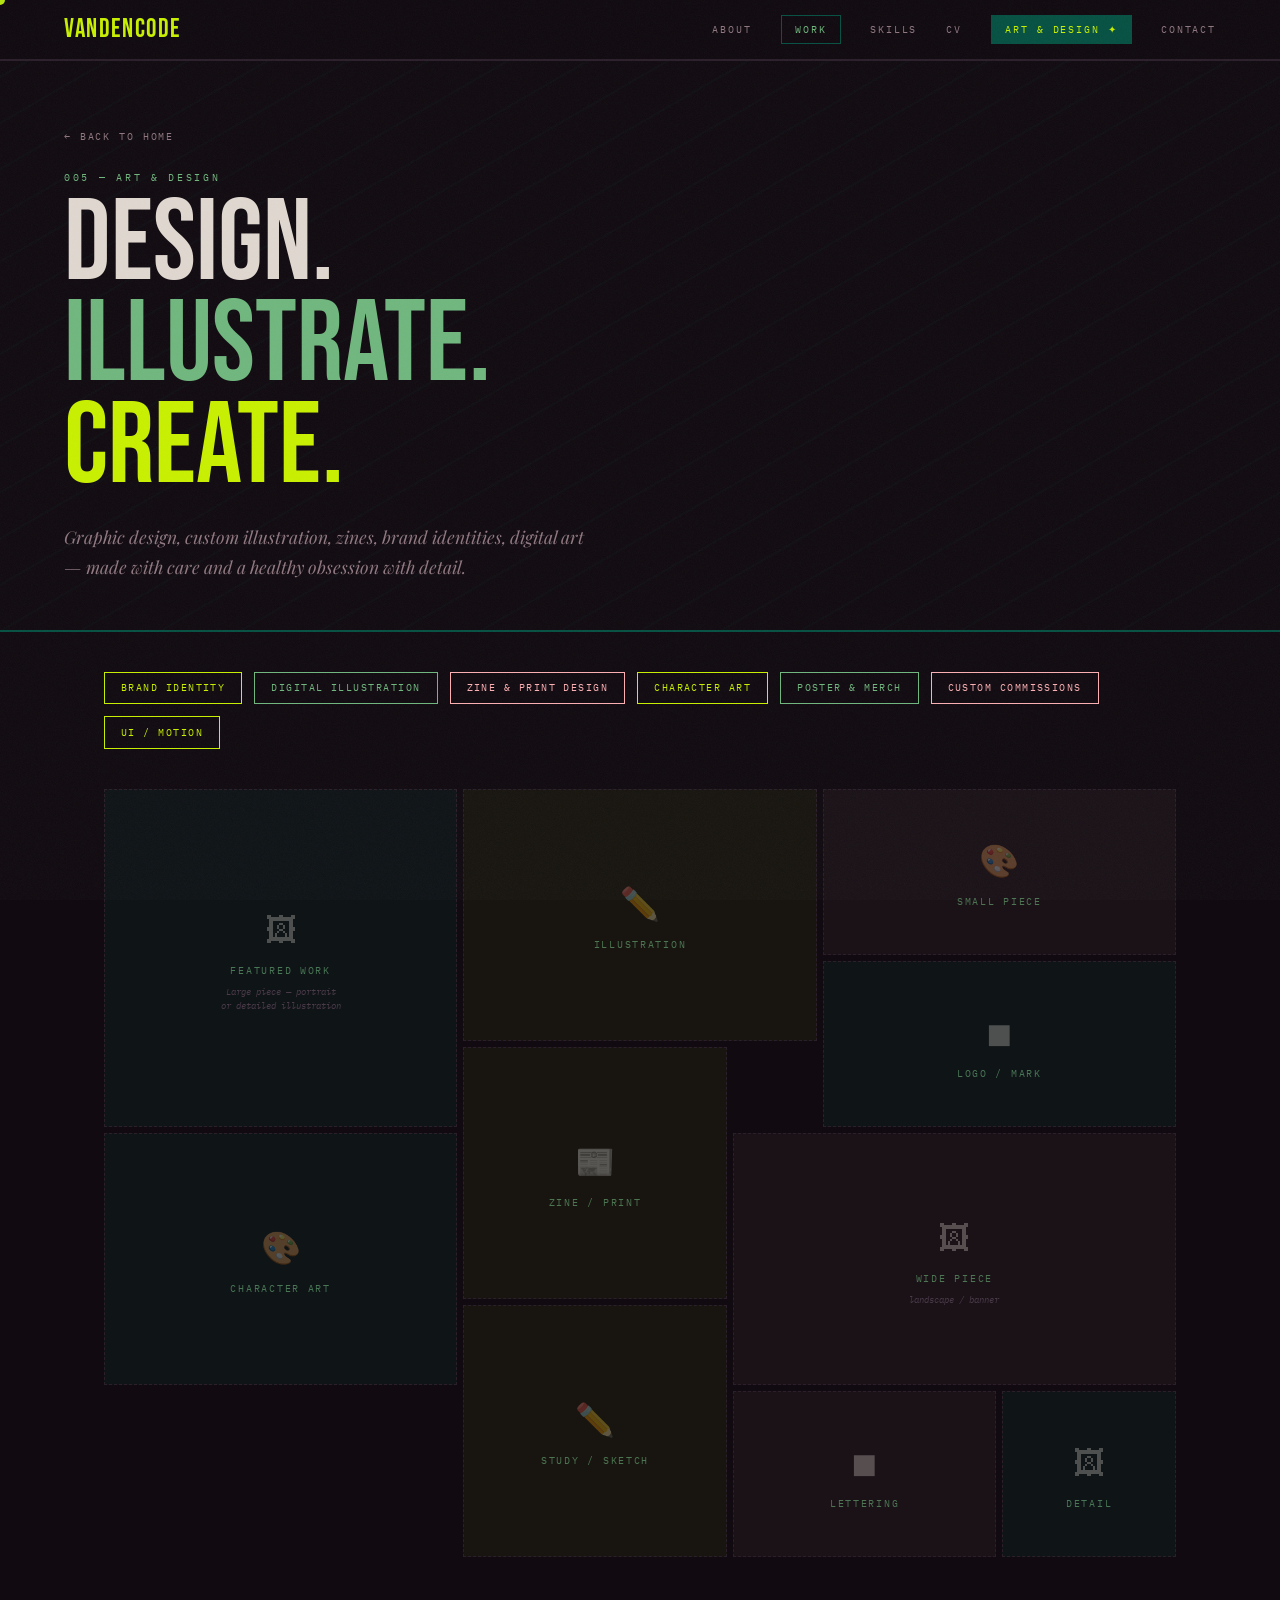
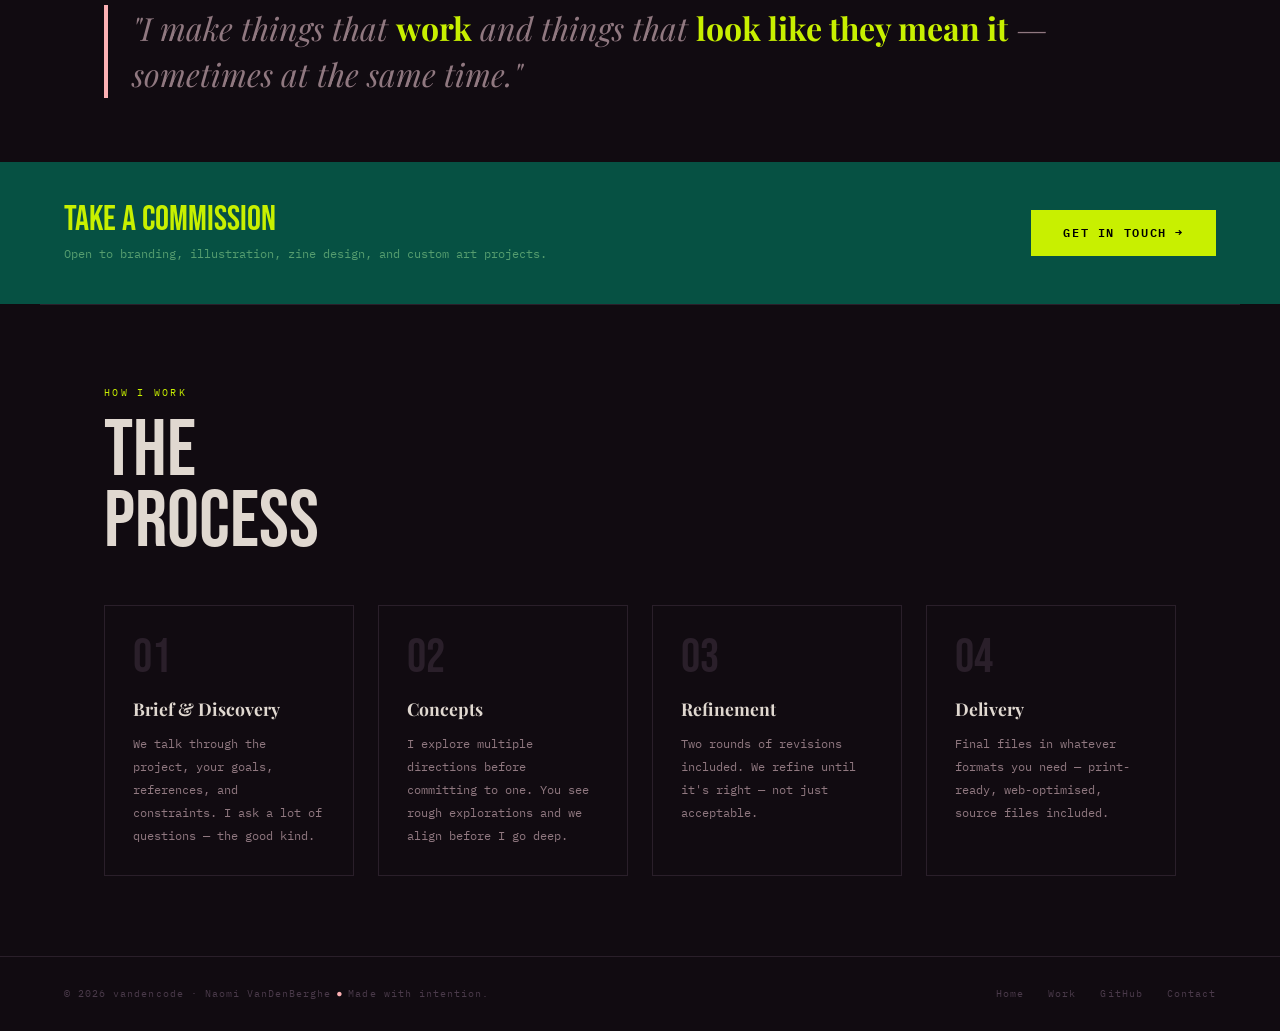
==== art.html @ 0451db1e "Add files via upload" ====
<!DOCTYPE html>
<html lang="en">
<head>
  <meta charset="UTF-8" />
  <meta name="viewport" content="width=device-width, initial-scale=1.0" />
  <title>Art &amp; Design — vandencode</title>
  <link rel="preconnect" href="https://fonts.googleapis.com" />
  <link rel="preconnect" href="https://fonts.gstatic.com" crossorigin />
  <link href="https://fonts.googleapis.com/css2?family=Bebas+Neue&family=IBM+Plex+Mono:ital,wght@0,400;0,600;1,400&family=Playfair+Display:ital,wght@0,700;1,400;1,700&display=swap" rel="stylesheet" />
  <style>
    :root {
      --bg:#110B11; --surface:#1a121a; --surface2:#1f1820; --border:#2a1f2a;
      --muted:#4a3a4a; --text:#e0d8d0; --dim:#907880;
      --forest:#065143; --sage:#70B77E; --acid:#c8f000; --blush:#FCB0B3;
      --ff-d:'Bebas Neue',sans-serif; --ff-s:'Playfair Display',serif; --ff-m:'IBM Plex Mono',monospace;
      --max:1200px; --gut:clamp(1.5rem,5vw,4rem); --nav-h:60px;
    }
    *,*::before,*::after{box-sizing:border-box;margin:0;padding:0}
    html{scroll-behavior:smooth}
    body{background:var(--bg);color:var(--text);font-family:var(--ff-m);font-size:14px;line-height:1.7;overflow-x:hidden;cursor:none}
    a{color:inherit;text-decoration:none}
    body::before{content:'';position:fixed;inset:0;z-index:998;pointer-events:none;opacity:.04;background-image:url("data:image/svg+xml,%3Csvg viewBox='0 0 256 256' xmlns='http://www.w3.org/2000/svg'%3E%3Cfilter id='n'%3E%3CfeTurbulence type='fractalNoise' baseFrequency='0.9' numOctaves='4' stitchTiles='stitch'/%3E%3C/filter%3E%3Crect width='100%25' height='100%25' filter='url(%23n)'/%3E%3C/svg%3E");background-size:180px}
    #cur{position:fixed;width:10px;height:10px;background:var(--acid);border-radius:50%;pointer-events:none;z-index:9999;transform:translate(-50%,-50%);transition:width .16s,height .16s;mix-blend-mode:difference}
    #cur.big{width:28px;height:28px}

    /* NAV */
    nav{position:fixed;top:0;left:0;right:0;z-index:600;height:var(--nav-h);display:flex;align-items:center;justify-content:space-between;padding:0 var(--gut);border-bottom:1px solid var(--border);background:rgba(17,11,17,.92);backdrop-filter:blur(14px)}
    .nav-logo{font-family:var(--ff-d);font-size:1.65rem;letter-spacing:.06em;color:var(--acid)}
    .nav-links{display:flex;gap:1.8rem;align-items:center}
    .nav-links a{font-size:.65rem;letter-spacing:.18em;text-transform:uppercase;color:var(--dim);transition:color .2s}
    .nav-links a:hover{color:var(--acid)}
    .nav-links a.nav-special{color:var(--sage);border:1px solid var(--forest);padding:.28rem .85rem}
    .nav-links a.nav-special:hover,.nav-links a.nav-special.active{background:var(--forest);color:var(--acid)}
    .hamburger{display:none;flex-direction:column;justify-content:center;gap:5px;width:36px;height:36px;background:none;border:none;cursor:none;padding:4px}
    .hamburger span{display:block;height:1.5px;background:var(--acid);transition:transform .3s,opacity .3s,width .3s;transform-origin:center}
    .hamburger.open span:nth-child(1){transform:translateY(6.5px) rotate(45deg)}
    .hamburger.open span:nth-child(2){opacity:0;width:0}
    .hamburger.open span:nth-child(3){transform:translateY(-6.5px) rotate(-45deg)}
    .nav-drawer{position:fixed;top:var(--nav-h);left:0;right:0;z-index:599;background:rgba(17,11,17,.97);backdrop-filter:blur(18px);border-bottom:1px solid var(--border);display:flex;flex-direction:column;padding:0 var(--gut);max-height:0;overflow:hidden;transition:max-height .35s cubic-bezier(.4,0,.2,1),padding .35s}
    .nav-drawer.open{max-height:400px;padding:1.5rem var(--gut)}
    .nav-drawer a{font-size:.8rem;letter-spacing:.18em;text-transform:uppercase;color:var(--dim);padding:.75rem 0;border-bottom:1px solid var(--border);transition:color .2s}
    .nav-drawer a:last-child{border-bottom:none}
    .nav-drawer a:hover{color:var(--acid)}
    .nav-drawer a.nav-special{color:var(--sage)}

    /* PAGE HEADER */
    .art-header{
      padding:calc(var(--nav-h) + 4rem) var(--gut) 3rem;
      position:relative;overflow:hidden;border-bottom:2px solid var(--forest);
    }
    .art-header::before{
      content:'';position:absolute;top:0;left:0;right:0;bottom:0;pointer-events:none;
      background:repeating-linear-gradient(-30deg,transparent,transparent 38px,rgba(6,81,67,.06) 38px,rgba(6,81,67,.06) 40px);
    }
    .ah-inner{position:relative;z-index:1;max-width:var(--max);margin:0 auto}
    .ah-back{display:inline-flex;align-items:center;gap:.5rem;font-size:.65rem;letter-spacing:.18em;text-transform:uppercase;color:var(--dim);margin-bottom:1.5rem;transition:color .2s}
    .ah-back:hover{color:var(--acid)}
    .ah-eye{font-size:.6rem;letter-spacing:.28em;text-transform:uppercase;color:var(--sage);margin-bottom:.5rem}
    .ah-title{font-family:var(--ff-d);font-size:clamp(3.5rem,9vw,8rem);line-height:.88}
    .ah-title .w1{color:var(--text);display:block}
    .ah-title .w2{color:var(--sage);display:block}
    .ah-title .w3{color:var(--acid);display:block}
    .ah-sub{font-family:var(--ff-s);font-style:italic;font-size:1.1rem;color:var(--dim);max-width:520px;line-height:1.7;margin-top:1.5rem}

    /* SERVICES */
    .services{display:flex;flex-wrap:wrap;gap:.75rem;padding:2.5rem var(--gut);max-width:var(--max);margin:0 auto}
    .sbadge{font-size:.65rem;letter-spacing:.14em;text-transform:uppercase;padding:.4rem 1rem;border:1px solid;transition:background .2s,color .2s;cursor:default}
    .sba{border-color:var(--acid);color:var(--acid)}
    .sba:hover{background:var(--acid);color:#000}
    .sbs{border-color:var(--sage);color:var(--sage)}
    .sbs:hover{background:var(--sage);color:#000}
    .sbp{border-color:var(--blush);color:var(--blush)}
    .sbp:hover{background:var(--blush);color:#000}

    /* MASONRY GRID */
    /*
     ╔══════════════════════════════════════════════╗
     ║  HOW TO ADD YOUR IMAGES                     ║
     ║                                              ║
     ║  1. Put your images in an /images/ folder    ║
     ║     next to art.html                         ║
     ║                                              ║
     ║  2. For each .aslot, set the img src and     ║
     ║     add class "loaded" to the .aslot div:    ║
     ║                                              ║
     ║  <div class="aslot m1 loaded">               ║
     ║    <img src="images/piece.jpg" alt="Title"/> ║
     ║    <div class="aslot-info">                  ║
     ║      <span>Title</span>                      ║
     ║      <span class="atag">Category</span>      ║
     ║    </div>                                    ║
     ║  </div>                                      ║
     ╚══════════════════════════════════════════════╝
    */
    .masonry-wrap{max-width:var(--max);margin:0 auto;padding:0 var(--gut) 3rem}
    .masonry{
      display:grid;
      grid-template-columns:repeat(12,1fr);
      grid-auto-rows:80px;
      gap:6px;
    }
    .aslot{
      background:var(--surface);border:1px dashed var(--border);
      display:flex;flex-direction:column;align-items:center;justify-content:center;
      gap:.4rem;overflow:hidden;position:relative;
      transition:border-color .25s,transform .25s;
    }
    .aslot:hover{border-color:var(--sage);border-style:solid;transform:scale(1.012);z-index:5}
    .aslot img{position:absolute;inset:0;width:100%;height:100%;object-fit:cover;opacity:0;transition:opacity .3s}
    .aslot.loaded img{opacity:1}
    .aslot.loaded .ph{display:none}
    .aslot-info{
      position:absolute;bottom:0;left:0;right:0;
      background:linear-gradient(to top,rgba(17,11,17,.9),transparent);
      padding:.75rem 1rem .6rem;
      transform:translateY(100%);transition:transform .3s;
      display:flex;align-items:flex-end;justify-content:space-between;
    }
    .aslot:hover .aslot-info{transform:translateY(0)}
    .aslot-info span{font-size:.65rem;letter-spacing:.1em;color:var(--text)}
    .aslot-info .atag{font-size:.55rem;letter-spacing:.14em;text-transform:uppercase;color:var(--acid)}
    .ph{display:flex;flex-direction:column;align-items:center;gap:.4rem;padding:1rem}
    .ph-ico{font-size:2rem;opacity:.3}
    .ph-lbl{font-size:.6rem;letter-spacing:.18em;text-transform:uppercase;color:var(--sage);opacity:.6;text-align:center}
    .ph-note{font-size:.57rem;color:var(--muted);text-align:center;font-style:italic;line-height:1.5}
    .aslot:nth-child(3n+1){background:rgba(6,81,67,.12)}
    .aslot:nth-child(3n+2){background:rgba(200,240,0,.04)}
    .aslot:nth-child(3n+3){background:rgba(252,176,179,.04)}
    /* grid spans */
    .m1 {grid-column:1/5;  grid-row:1/5}
    .m2 {grid-column:5/9;  grid-row:1/4}
    .m3 {grid-column:9/13; grid-row:1/3}
    .m4 {grid-column:9/13; grid-row:3/5}
    .m5 {grid-column:5/8;  grid-row:4/7}
    .m6 {grid-column:8/13; grid-row:5/8}
    .m7 {grid-column:1/5;  grid-row:5/8}
    .m8 {grid-column:5/8;  grid-row:7/10}
    .m9 {grid-column:8/11; grid-row:8/10}
    .m10{grid-column:11/13;grid-row:8/10}

    /* ZINE QUOTE */
    .zine-q{max-width:var(--max);margin:0 auto;padding:0 var(--gut) 4rem;display:flex;align-items:flex-start;gap:1.5rem}
    .zq-bar{width:4px;background:var(--blush);flex-shrink:0;align-self:stretch;min-height:60px}
    .zq-txt{font-family:var(--ff-s);font-style:italic;font-size:clamp(1.2rem,2.5vw,2rem);color:var(--dim);line-height:1.45}
    .zq-txt strong{color:var(--acid);font-style:normal}

    /* COMMISSION */
    .comm-bar{background:var(--forest);padding:2.5rem var(--gut);display:flex;align-items:center;justify-content:space-between;gap:2rem;flex-wrap:wrap}
    .cb-h{font-family:var(--ff-d);font-size:2.2rem;color:var(--acid);line-height:1}
    .cb-p{font-size:.78rem;color:rgba(112,183,126,.75);margin-top:.4rem}
    .cb-btn{background:var(--acid);color:#000;font-family:var(--ff-m);font-weight:600;font-size:.72rem;letter-spacing:.14em;text-transform:uppercase;padding:.85rem 2rem;border:none;cursor:none;white-space:nowrap;transition:background .2s}
    .cb-btn:hover{background:var(--sage)}

    /* PROCESS */
    .process{border-top:1px solid var(--border);max-width:var(--max);margin:0 auto;padding:5rem var(--gut)}
    .proc-label{font-size:.6rem;letter-spacing:.24em;text-transform:uppercase;color:var(--acid);margin-bottom:.9rem}
    .proc-title{font-family:var(--ff-d);font-size:clamp(3rem,7vw,5rem);line-height:.88;color:var(--text);margin-bottom:3rem}
    .proc-steps{display:grid;grid-template-columns:repeat(auto-fill,minmax(220px,1fr));gap:1.5rem}
    .proc-step{border:1px solid var(--border);padding:1.75rem;position:relative;transition:border-color .25s}
    .proc-step:hover{border-color:var(--sage)}
    .proc-n{font-family:var(--ff-d);font-size:3rem;color:var(--border);line-height:1;margin-bottom:.75rem;transition:color .25s}
    .proc-step:hover .proc-n{color:var(--acid)}
    .proc-step h3{font-family:var(--ff-s);font-size:1.1rem;color:var(--text);margin-bottom:.5rem}
    .proc-step p{font-size:.78rem;color:var(--dim);line-height:1.85}

    /* FOOTER */
    footer{border-top:1px solid var(--border);padding:1.75rem var(--gut);display:flex;align-items:center;justify-content:space-between;font-size:.65rem;color:var(--muted);letter-spacing:.1em}
    .fl{display:flex;gap:1.5rem}
    .fl a{color:var(--muted);transition:color .2s}
    .fl a:hover{color:var(--acid)}
    .fdot{color:var(--blush);margin:0 .3rem}

    .reveal{opacity:0;transform:translateY(28px);transition:opacity .7s ease,transform .7s ease}
    .reveal.on{opacity:1;transform:none}

    @media(max-width:960px){.nav-links{display:none}.hamburger{display:flex}}
    @media(max-width:900px){
      .masonry{grid-template-columns:repeat(6,1fr)}
      .m1{grid-column:1/4;grid-row:1/4}.m2{grid-column:4/7;grid-row:1/3}
      .m3{grid-column:4/7;grid-row:3/5}.m4{grid-column:1/4;grid-row:4/6}
      .m5{grid-column:1/4;grid-row:6/8}.m6{grid-column:4/7;grid-row:5/8}
      .m7,.m8,.m9,.m10{grid-column:auto;grid-row:auto}
    }
    @media(max-width:600px){
      .masonry{display:flex;flex-direction:column}
      .aslot{height:220px}
      body{cursor:auto}#cur{display:none}.hamburger{cursor:pointer}
    }
  </style>
</head>
<body>
<div id="cur"></div>

<nav>
  <a href="index.html" class="nav-logo">vandencode</a>
  <div class="nav-links">
    <a href="index.html#about">About</a>
    <a href="work.html" class="nav-special">Work</a>
    <a href="index.html#skills">Skills</a>
    <a href="index.html#experience">CV</a>
    <a href="art.html" class="nav-special active">Art &amp; Design ✦</a>
    <a href="index.html#contact">Contact</a>
  </div>
  <button class="hamburger" id="hbg" aria-label="Toggle menu" aria-expanded="false">
    <span></span><span></span><span></span>
  </button>
</nav>
<div class="nav-drawer" id="drawer">
  <a href="index.html#about" onclick="closeDrawer()">About</a>
  <a href="work.html" class="nav-special" onclick="closeDrawer()">Work</a>
  <a href="index.html#skills" onclick="closeDrawer()">Skills</a>
  <a href="index.html#experience" onclick="closeDrawer()">CV</a>
  <a href="art.html" class="nav-special" onclick="closeDrawer()">Art &amp; Design ✦</a>
  <a href="index.html#contact" onclick="closeDrawer()">Contact</a>
</div>

<div class="art-header">
  <div class="ah-inner">
    <a href="index.html" class="ah-back">← Back to Home</a>
    <div class="ah-eye">005 — Art &amp; Design</div>
    <div class="ah-title">
      <span class="w1">DESIGN.</span>
      <span class="w2">ILLUSTRATE.</span>
      <span class="w3">CREATE.</span>
    </div>
    <p class="ah-sub">Graphic design, custom illustration, zines, brand identities, digital art — made with care and a healthy obsession with detail.</p>
  </div>
</div>

<div class="services">
  <span class="sbadge sba">Brand Identity</span>
  <span class="sbadge sbs">Digital Illustration</span>
  <span class="sbadge sbp">Zine &amp; Print Design</span>
  <span class="sbadge sba">Character Art</span>
  <span class="sbadge sbs">Poster &amp; Merch</span>
  <span class="sbadge sbp">Custom Commissions</span>
  <span class="sbadge sba">UI / Motion</span>
</div>

<div class="masonry-wrap">
  <div class="masonry">
    <div class="aslot m1">
      <img src="" alt="Featured work" />
      <div class="ph"><div class="ph-ico">🖼</div><div class="ph-lbl">Featured Work</div><div class="ph-note">Large piece — portrait<br>or detailed illustration</div></div>
      <div class="aslot-info"><span>Featured Work</span><span class="atag">Illustration</span></div>
    </div>
    <div class="aslot m2">
      <img src="" alt="Illustration" />
      <div class="ph"><div class="ph-ico">✏️</div><div class="ph-lbl">Illustration</div></div>
      <div class="aslot-info"><span>Piece Title</span><span class="atag">Illustration</span></div>
    </div>
    <div class="aslot m3">
      <img src="" alt="Small piece" />
      <div class="ph"><div class="ph-ico">🎨</div><div class="ph-lbl">Small Piece</div></div>
      <div class="aslot-info"><span>Piece Title</span><span class="atag">Digital</span></div>
    </div>
    <div class="aslot m4">
      <img src="" alt="Logo / mark" />
      <div class="ph"><div class="ph-ico">◼</div><div class="ph-lbl">Logo / Mark</div></div>
      <div class="aslot-info"><span>Brand Mark</span><span class="atag">Branding</span></div>
    </div>
    <div class="aslot m5">
      <img src="" alt="Zine / print" />
      <div class="ph"><div class="ph-ico">📰</div><div class="ph-lbl">Zine / Print</div></div>
      <div class="aslot-info"><span>Zine Cover</span><span class="atag">Print</span></div>
    </div>
    <div class="aslot m6">
      <img src="" alt="Wide piece" />
      <div class="ph"><div class="ph-ico">🖼</div><div class="ph-lbl">Wide Piece</div><div class="ph-note">landscape / banner</div></div>
      <div class="aslot-info"><span>Banner Art</span><span class="atag">Digital</span></div>
    </div>
    <div class="aslot m7">
      <img src="" alt="Character art" />
      <div class="ph"><div class="ph-ico">🎨</div><div class="ph-lbl">Character Art</div></div>
      <div class="aslot-info"><span>Character</span><span class="atag">Illustration</span></div>
    </div>
    <div class="aslot m8">
      <img src="" alt="Study / sketch" />
      <div class="ph"><div class="ph-ico">✏️</div><div class="ph-lbl">Study / Sketch</div></div>
      <div class="aslot-info"><span>Sketch</span><span class="atag">Study</span></div>
    </div>
    <div class="aslot m9">
      <img src="" alt="Lettering" />
      <div class="ph"><div class="ph-ico">◼</div><div class="ph-lbl">Lettering</div></div>
      <div class="aslot-info"><span>Type Work</span><span class="atag">Lettering</span></div>
    </div>
    <div class="aslot m10">
      <img src="" alt="Detail" />
      <div class="ph"><div class="ph-ico">🖼</div><div class="ph-lbl">Detail</div></div>
      <div class="aslot-info"><span>Detail Shot</span><span class="atag">Mixed</span></div>
    </div>
  </div>
</div>

<div class="zine-q reveal">
  <div class="zq-bar"></div>
  <div class="zq-txt">"I make things that <strong>work</strong> and things that <strong>look like they mean it</strong> — sometimes at the same time."</div>
</div>

<div class="comm-bar">
  <div>
    <div class="cb-h">TAKE A COMMISSION</div>
    <div class="cb-p">Open to branding, illustration, zine design, and custom art projects.</div>
  </div>
  <a href="index.html#contact" class="cb-btn">Get In Touch →</a>
</div>

<div class="process">
  <div class="proc-label reveal">How I Work</div>
  <div class="proc-title reveal">THE<br>PROCESS</div>
  <div class="proc-steps">
    <div class="proc-step reveal">
      <div class="proc-n">01</div>
      <h3>Brief &amp; Discovery</h3>
      <p>We talk through the project, your goals, references, and constraints. I ask a lot of questions — the good kind.</p>
    </div>
    <div class="proc-step reveal">
      <div class="proc-n">02</div>
      <h3>Concepts</h3>
      <p>I explore multiple directions before committing to one. You see rough explorations and we align before I go deep.</p>
    </div>
    <div class="proc-step reveal">
      <div class="proc-n">03</div>
      <h3>Refinement</h3>
      <p>Two rounds of revisions included. We refine until it's right — not just acceptable.</p>
    </div>
    <div class="proc-step reveal">
      <div class="proc-n">04</div>
      <h3>Delivery</h3>
      <p>Final files in whatever formats you need — print-ready, web-optimised, source files included.</p>
    </div>
  </div>
</div>

<footer>
  <span>© 2026 vandencode · Naomi VanDenBerghe<span class="fdot">●</span>Made with intention.</span>
  <div class="fl">
    <a href="index.html">Home</a><a href="work.html">Work</a><a href="https://github.com/nvan8207" target="_blank" rel="noopener">GitHub</a><a href="index.html#contact">Contact</a>
  </div>
</footer>

<script>
  const cur=document.getElementById('cur');
  document.addEventListener('mousemove',e=>{cur.style.left=e.clientX+'px';cur.style.top=e.clientY+'px'});
  document.querySelectorAll('a,button,.aslot,.proc-step,.sbadge').forEach(el=>{
    el.addEventListener('mouseenter',()=>cur.classList.add('big'));
    el.addEventListener('mouseleave',()=>cur.classList.remove('big'));
  });
  const hbg=document.getElementById('hbg'),drawer=document.getElementById('drawer');
  function closeDrawer(){hbg.classList.remove('open');drawer.classList.remove('open');hbg.setAttribute('aria-expanded','false')}
  hbg.addEventListener('click',()=>{const o=drawer.classList.toggle('open');hbg.classList.toggle('open');hbg.setAttribute('aria-expanded',o)});
  document.addEventListener('click',e=>{if(!e.target.closest('nav')&&!e.target.closest('.nav-drawer'))closeDrawer()});
  const rio=new IntersectionObserver(entries=>{entries.forEach((e,i)=>{if(e.isIntersecting)setTimeout(()=>e.target.classList.add('on'),i*55)});},{threshold:.1});
  document.querySelectorAll('.reveal').forEach(el=>rio.observe(el));
</script>
</body>
</html>
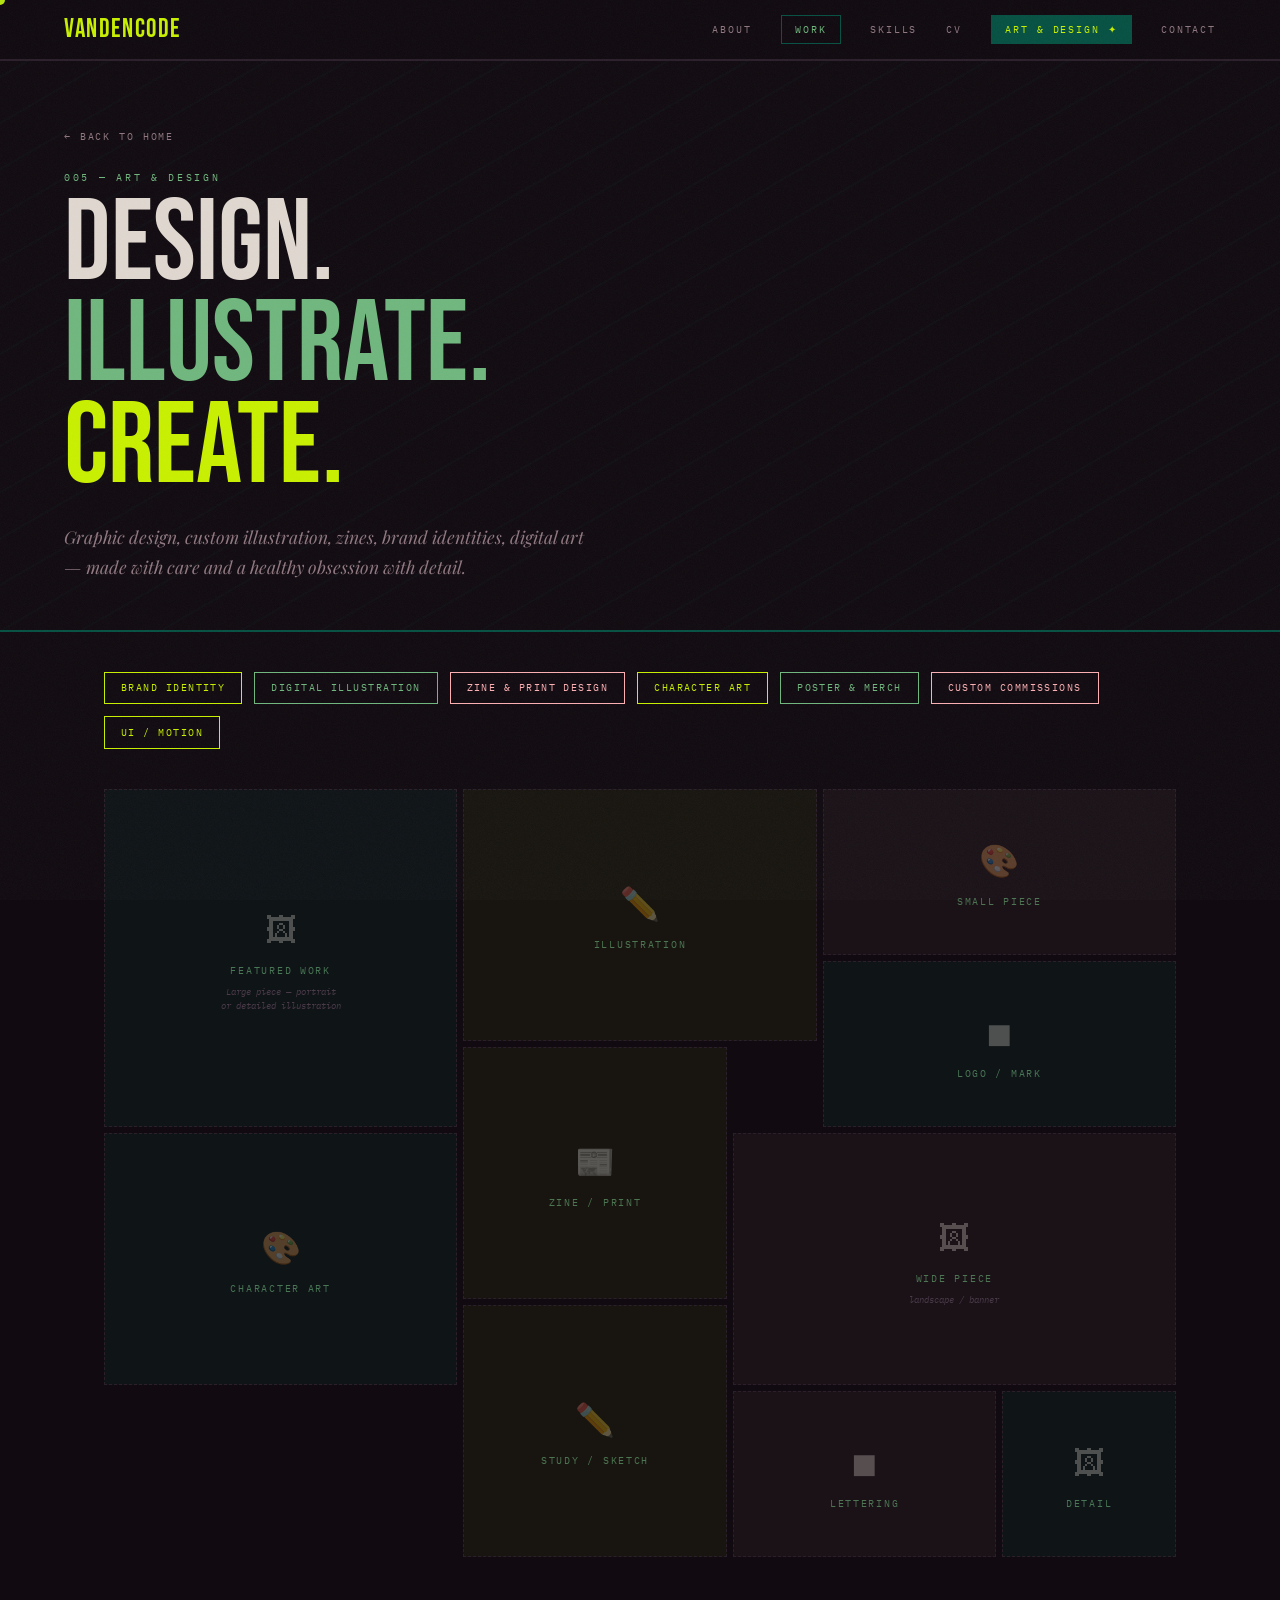
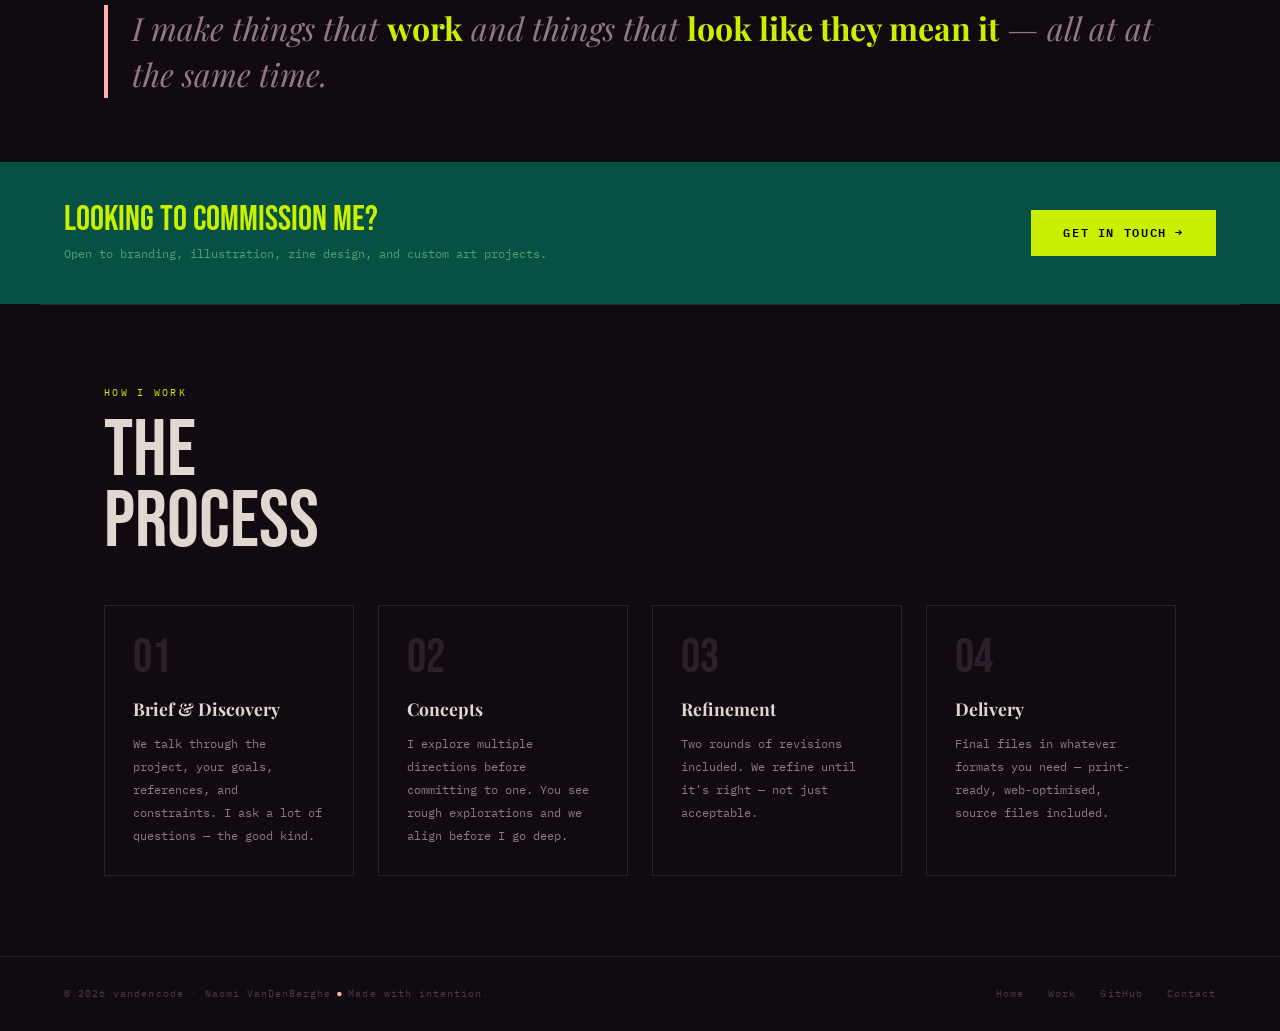
==== commit 9d9b81b7: "Update art.html Updateing text on site to reflect branding better." ====
--- a/art.html
+++ b/art.html
@@ -294,12 +294,12 @@
 
 <div class="zine-q reveal">
   <div class="zq-bar"></div>
-  <div class="zq-txt">"I make things that <strong>work</strong> and things that <strong>look like they mean it</strong> — sometimes at the same time."</div>
+  <div class="zq-txt">I make things that <strong>work</strong> and things that <strong>look like they mean it</strong> — all at at the same time.</div>
 </div>
 
 <div class="comm-bar">
   <div>
-    <div class="cb-h">TAKE A COMMISSION</div>
+    <div class="cb-h">LOOKING TO COMMISSION ME?</div>
     <div class="cb-p">Open to branding, illustration, zine design, and custom art projects.</div>
   </div>
   <a href="index.html#contact" class="cb-btn">Get In Touch →</a>
